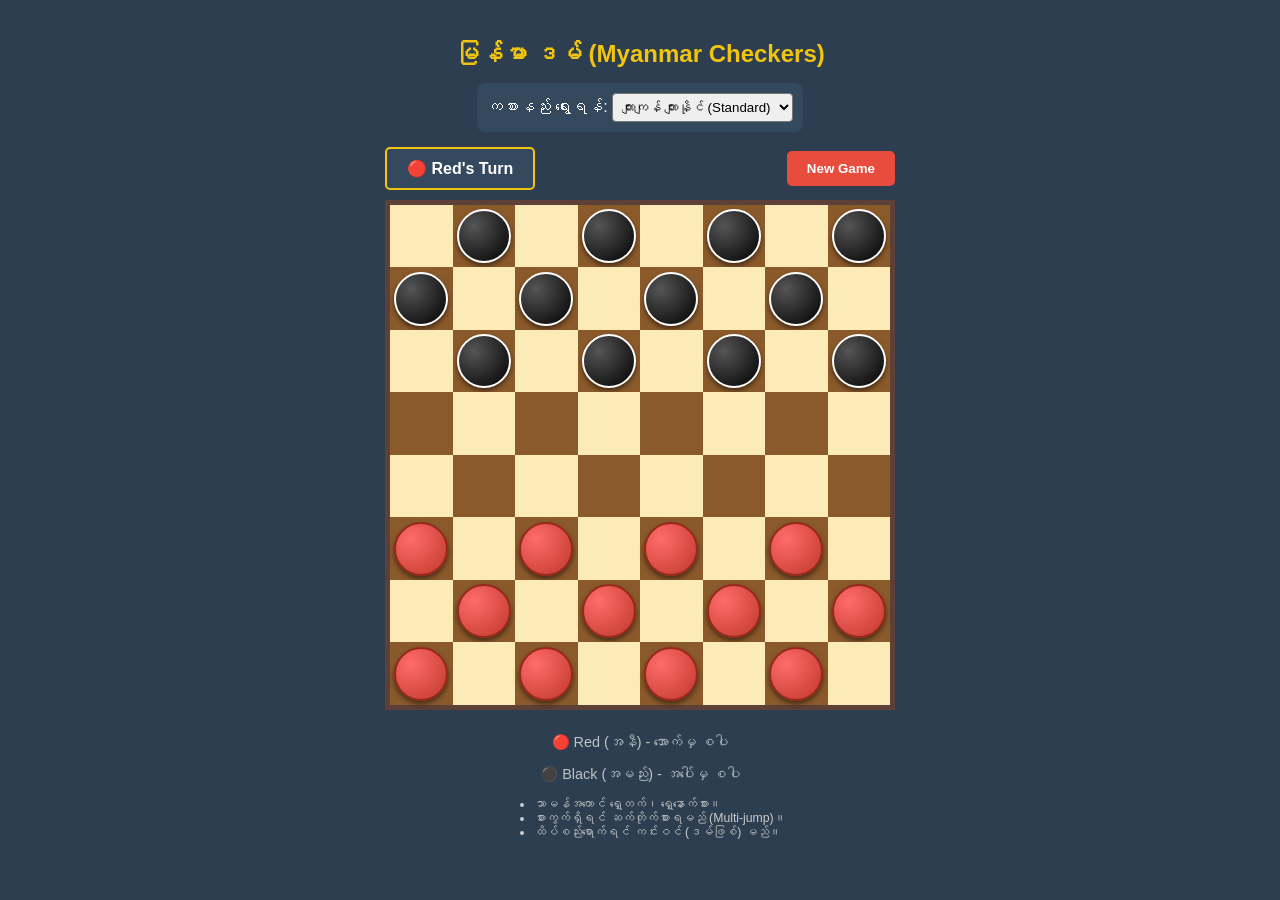
==== index.html @ 55994ced "initial commit" ====
<!DOCTYPE html>
<html lang="my">
<head>
    <meta charset="UTF-8">
    <meta name="viewport" content="width=device-width, initial-scale=1.0">
    <title>Myanmar Dam (Checkers)</title>
    <link rel="stylesheet" href="styles.css">
</head>
<body>

<div class="game-container">
    <h2 style="color:#f1c40f; margin-bottom:5px;">မြန်မာ ဒမ် (Myanmar Checkers)</h2>
    
    <!-- Game Mode Selection -->
    <div class="mode-select">
        <label>ကစားနည်း ရွေးရန်: </label>
        <select id="game-mode" onchange="resetGame()">
            <option value="standard">ကျားကျန် ကျားနိုင် (Standard)</option>
            <option value="suicide">ကျားကုန် ကျားနိုင် (Suicide)</option>
        </select>
    </div>

    <div class="controls">
        <div class="turn-indicator" id="turn-display">🔴 Red's Turn</div>
        <button onclick="resetGame()">New Game</button>
    </div>

    <div class="board" id="board">
        <!-- Board generated by JS -->
    </div>

    <div class="info">
        <p>🔴 Red (အနီ) - အောက်မှ စပါ</p>
        <p>⚫ Black (အမည်း) - အပေါ်မှ စပါ</p>
        <ul style="text-align: left; font-size: 0.85em; color: #ccc;">
            <li>သာမန်အကောင် ရှေ့တက်၊ ရှေ့နောက်စား။</li>
            <li>စားကွက်ရှိရင် ဆက်တိုက်စားရမည် (Multi-jump)။</li>
            <li>ထိပ်စည်းရောက်ရင် ကင်းဝင် (ဒမ်ဖြစ်) မည်။</li>
        </ul>
    </div>
</div>

<!-- Win Modal -->
<div id="winner-modal" class="modal">
    <div class="modal-content">
        <h2 id="winner-text">Red Wins!</h2>
        <button onclick="resetGame(); document.getElementById('winner-modal').style.display='none'">Play Again</button>
    </div>
</div>

<script src="app.js"></script>
</body>
</html>
---- styles.css ----
body {
    background-color: #2c3e50;
    color: white;
    font-family: 'Segoe UI', sans-serif;
    display: flex;
    justify-content: center;
    min-height: 100vh;
    margin: 0;
}

.game-container {
    display: flex;
    flex-direction: column;
    align-items: center;
    gap: 10px;
    padding-top: 20px;
}

.mode-select {
    background: #34495e;
    padding: 10px;
    border-radius: 8px;
    margin-bottom: 5px;
}

select {
    padding: 5px;
    border-radius: 4px;
    font-family: inherit;
}

.controls {
    display: flex;
    gap: 20px;
    align-items: center;
    width: 100%;
    justify-content: space-between;
}

.turn-indicator {
    background: #34495e;
    padding: 10px 20px;
    border-radius: 5px;
    font-weight: bold;
    border: 2px solid #f1c40f;
}

button {
    padding: 10px 20px;
    background: #e74c3c;
    color: white;
    border: none;
    border-radius: 5px;
    cursor: pointer;
    font-weight: bold;
}

.board {
    display: grid;
    grid-template-columns: repeat(8, 1fr);
    grid-template-rows: repeat(8, 1fr);
    width: 90vw;
    height: 90vw;
    max-width: 500px;
    max-height: 500px;
    border: 5px solid #5d4037;
    background-color: #ecf0f1;
}

.square {
    display: flex;
    justify-content: center;
    align-items: center;
    position: relative;
}

.square.light { background-color: #fcebb6; }
.square.dark { background-color: #8b5a2b; }

.square.valid-move::after {
    content: '';
    position: absolute;
    width: 20px;
    height: 20px;
    background-color: rgba(46, 204, 113, 0.8);
    border-radius: 50%;
    box-shadow: 0 0 8px #2ecc71;
    z-index: 10;
}

/* Highlight the piece that MUST continue jumping */
.piece.must-jump {
    box-shadow: 0 0 15px 5px yellow;
    z-index: 20;
}

.square.selected {
    background-color: rgba(241, 196, 15, 0.5) !important;
}

/* Pieces */
.piece {
    width: 80%;
    height: 80%;
    border-radius: 50%;
    box-shadow: 0 3px 5px rgba(0,0,0,0.5);
    position: relative;
    cursor: pointer;
    transition: transform 0.2s;
}

.piece.red {
    background: radial-gradient(circle at 30% 30%, #ff6b6b, #c0392b);
    border: 2px solid #96281b;
}

.piece.black {
    background: radial-gradient(circle at 30% 30%, #555, #000);
    border: 2px solid #fff;
}

/* King Style */
.piece.king::after {
    content: '👑';
    position: absolute;
    top: 50%;
    left: 50%;
    transform: translate(-50%, -50%);
    font-size: 24px;
    color: gold;
    text-shadow: 0 1px 2px black;
}

.info {
    text-align: center;
    font-size: 0.9em;
    color: #bdc3c7;
}

/* Modal */
.modal {
    display: none;
    position: fixed;
    top: 0; left: 0;
    width: 100%; height: 100%;
    background: rgba(0,0,0,0.8);
    justify-content: center;
    align-items: center;
    z-index: 100;
}
.modal-content {
    background: #2c3e50;
    padding: 30px;
    border-radius: 10px;
    text-align: center;
    border: 2px solid #f1c40f;
}
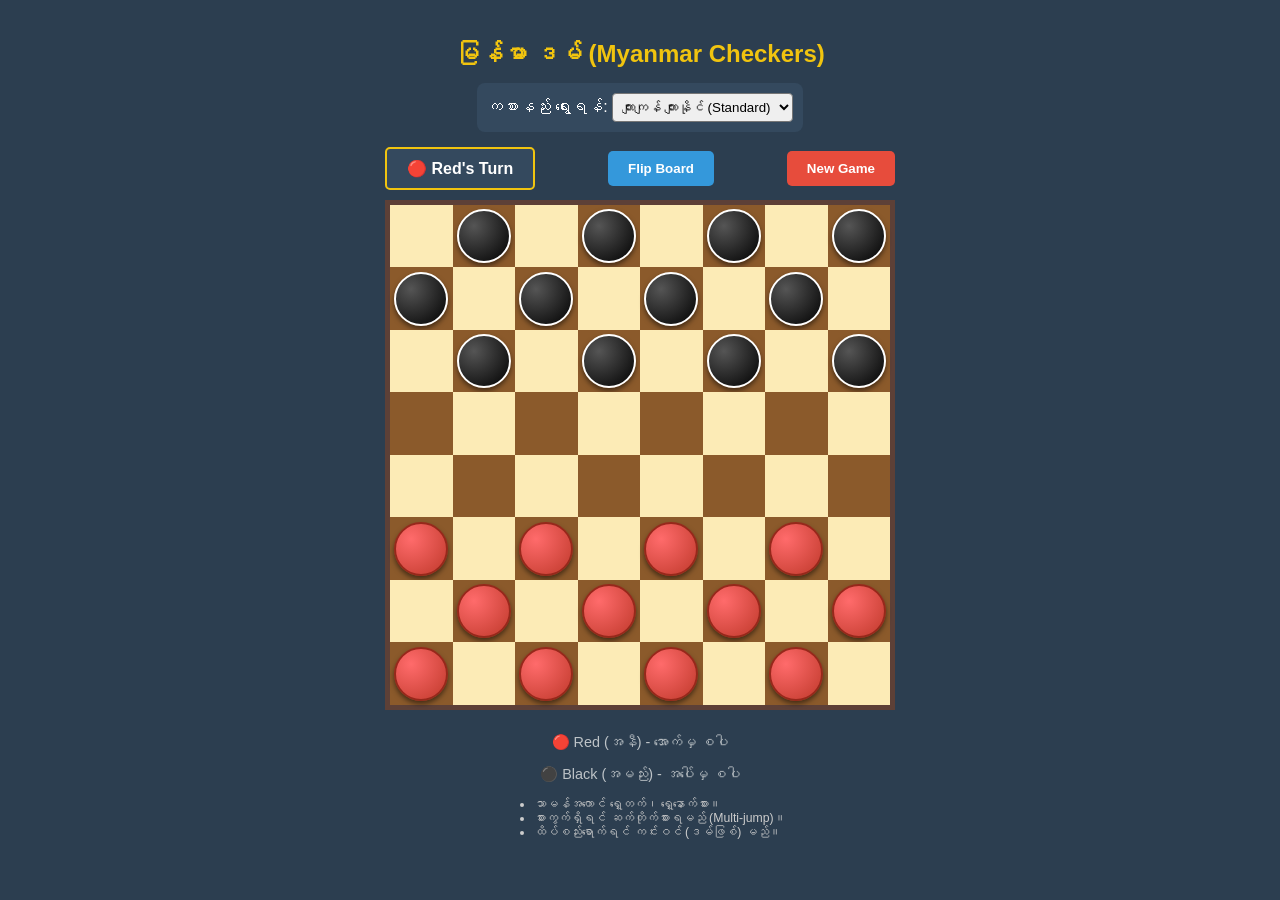
==== commit 1028e7e5: "updated the app with flip action" ====
--- a/index.html
+++ b/index.html
@@ -22,6 +22,7 @@
 
     <div class="controls">
         <div class="turn-indicator" id="turn-display">🔴 Red's Turn</div>
+        <button id="btn-flip" style="background:#3498db;">Flip Board</button>
         <button onclick="resetGame()">New Game</button>
     </div>
 
--- a/styles.css
+++ b/styles.css
@@ -154,4 +154,14 @@
     border-radius: 10px;
     text-align: center;
     border: 2px solid #f1c40f;
+}
+
+/* 1. ဘုတ်တစ်ခုလုံးကို ၁၈၀ ဒီဂရီ လှည့်မယ် */
+.board.flipped { 
+    transform: rotate(180deg); 
+}
+
+/* 2. ကစားရုပ်တွေကို ပြန်မတ်မယ် (မို့ရင် ဇောက်ထိုးဖြစ်နေမှာစိုးလို့) */
+.board.flipped .piece { 
+    transform: rotate(180deg); 
 }
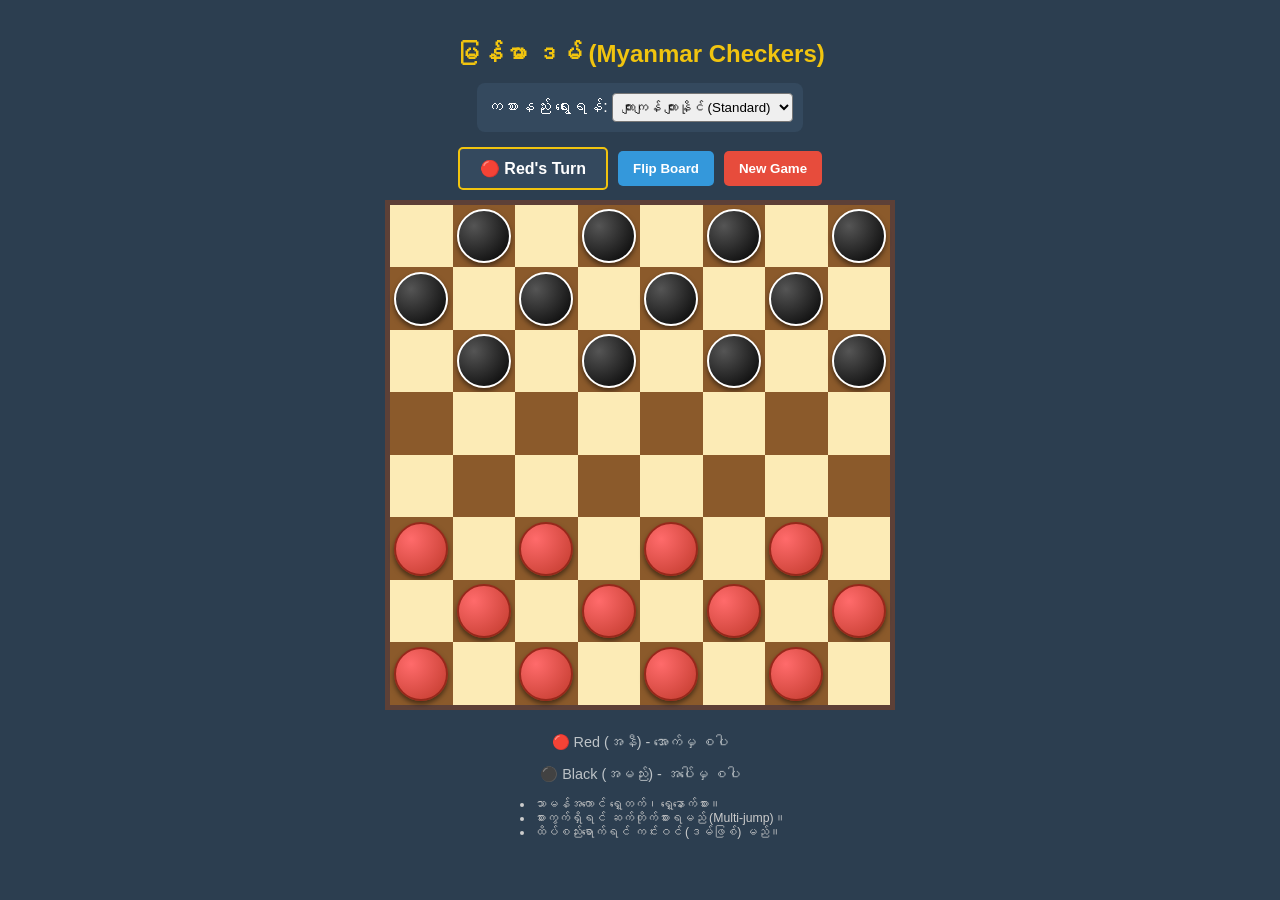
==== commit 4c1be91c: "updated and corrected the reference error" ====
--- a/index.html
+++ b/index.html
@@ -22,6 +22,7 @@
 
     <div class="controls">
         <div class="turn-indicator" id="turn-display">🔴 Red's Turn</div>
+        <!-- FLIP BUTTON ADDED HERE -->
         <button id="btn-flip" style="background:#3498db;">Flip Board</button>
         <button onclick="resetGame()">New Game</button>
     </div>
--- a/styles.css
+++ b/styles.css
@@ -31,10 +31,11 @@
 
 .controls {
     display: flex;
-    gap: 20px;
+    gap: 10px; /* Reduced gap to fit buttons */
     align-items: center;
     width: 100%;
-    justify-content: space-between;
+    justify-content: center;
+    flex-wrap: wrap;
 }
 
 .turn-indicator {
@@ -46,7 +47,7 @@
 }
 
 button {
-    padding: 10px 20px;
+    padding: 10px 15px;
     background: #e74c3c;
     color: white;
     border: none;
@@ -65,6 +66,7 @@
     max-height: 500px;
     border: 5px solid #5d4037;
     background-color: #ecf0f1;
+    transition: transform 0.5s ease; /* Smooth Flip */
 }
 
 .square {
@@ -88,7 +90,6 @@
     z-index: 10;
 }
 
-/* Highlight the piece that MUST continue jumping */
 .piece.must-jump {
     box-shadow: 0 0 15px 5px yellow;
     z-index: 20;
@@ -119,7 +120,6 @@
     border: 2px solid #fff;
 }
 
-/* King Style */
 .piece.king::after {
     content: '👑';
     position: absolute;
@@ -137,7 +137,6 @@
     color: #bdc3c7;
 }
 
-/* Modal */
 .modal {
     display: none;
     position: fixed;
@@ -156,12 +155,10 @@
     border: 2px solid #f1c40f;
 }
 
-/* 1. ဘုတ်တစ်ခုလုံးကို ၁၈၀ ဒီဂရီ လှည့်မယ် */
+/* --- FLIP STYLES --- */
 .board.flipped { 
     transform: rotate(180deg); 
 }
-
-/* 2. ကစားရုပ်တွေကို ပြန်မတ်မယ် (မို့ရင် ဇောက်ထိုးဖြစ်နေမှာစိုးလို့) */
 .board.flipped .piece { 
     transform: rotate(180deg); 
 }
